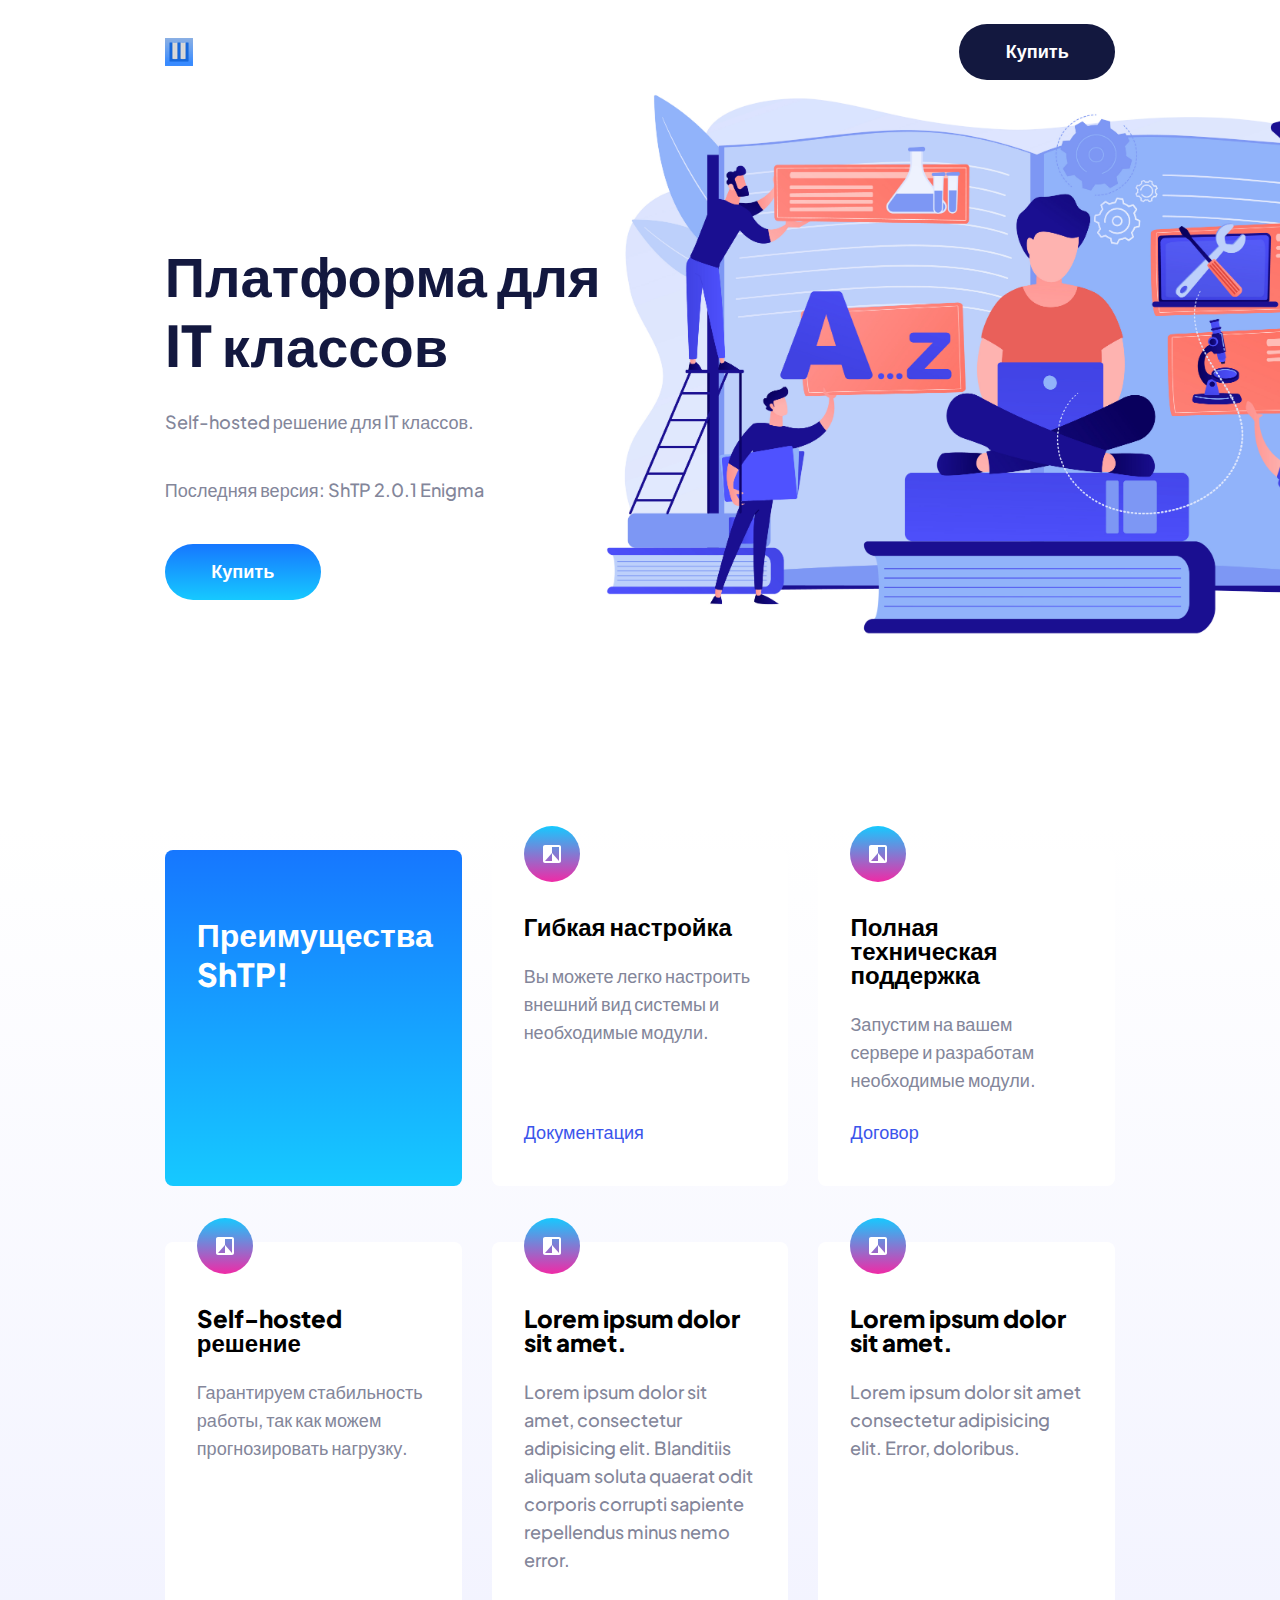
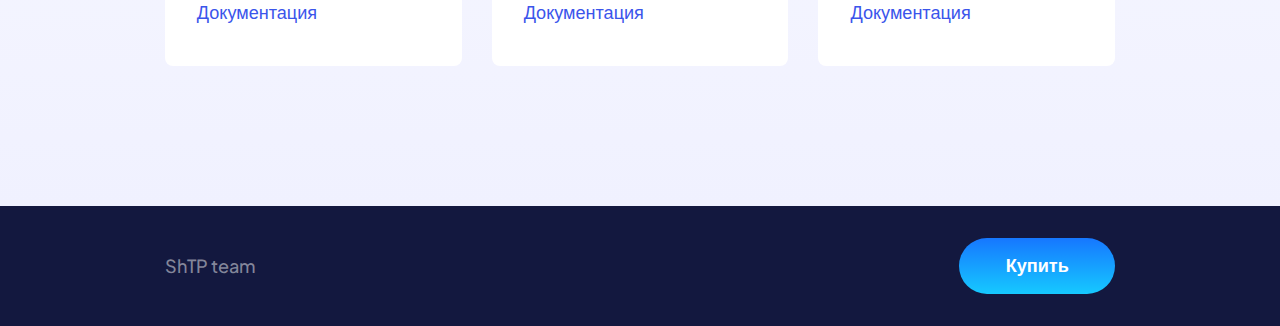
==== index.html @ 00339aeb "Inital commit" ====
<!DOCTYPE html>
<html lang="en">

<head>
  <meta charset="UTF-8">
  <meta name="viewport" content="width=device-width, initial-scale=1.0">
  <link rel="preconnect" href="https://fonts.googleapis.com">
  <link rel="preconnect" href="https://fonts.gstatic.com" crossorigin>
  <link href="https://fonts.googleapis.com/css2?family=Plus+Jakarta+Sans:wght@400;500;700;800&display=swap"
    rel="stylesheet">
  <link rel="stylesheet" href="resources/css/reset.css">
  <link rel="stylesheet" href="resources/css/index.css">
  <link rel="icon" type="image/png" sizes="32x32" href="resources/images/favicon.png">
  <title>ShTP | IT LMS</title>
</head>

<body>
  <header>
    <section class="header-cta">
      <img src="resources/images/favicon.png">
      <button class="button b1">Купить</button>
    </section>
    <section class="hero">
      <h1>Платформа для IT классов</h1>
      <p class="med">Self-hosted решение для IT классов.</p>
      <p class="med">Последняя версия: ShTP 2.0.1 Enigma</p>
      <button class="button b2">Купить</button>
    </section>
    <img class="mobile-visible" src="resources/images/login_image.jpg" alt="" srcset="">
  </header>
  <main>
    <section class="courses">
      <div class="card intro">
        <h3>Преимущества ShTP!</h3>
      </div>
      <div class="card">
        <img src="resources/images/icon-design.svg" alt="" srcset="">
        <h4>Гибкая настройка</h4>
        <p class="med">Вы можете легко настроить внешний вид системы и необходимые модули.</p>
        <a href="#">Документация</a>
      </div>
      <div class="card">
        <img src="resources/images/icon-design.svg" alt="" srcset="">
        <h4>Полная техническая поддержка</h4>
        <p class="med">Запустим на вашем сервере и разработам необходимые модули.</p>
        <a href="#">Договор</a>
      </div>
      <div class="card">
        <img src="resources/images/icon-design.svg" alt="" srcset="">
        <h4>Self-hosted решение</h4>
        <p class="med">Гарантируем стабильность работы, так как можем прогнозировать нагрузку.</p>
        <a href="#">Документация</a>
      </div>
      <div class="card">
        <img src="resources/images/icon-design.svg" alt="" srcset="">
        <h4>Lorem ipsum dolor sit amet.</h4>
        <p class="med">Lorem ipsum dolor sit amet, consectetur adipisicing elit. Blanditiis aliquam soluta quaerat odit
          corporis corrupti sapiente repellendus minus nemo error.</p>
        <a href="#">Документация</a>
      </div>
      <div class="card">
        <img src="resources/images/icon-design.svg" alt="" srcset="">
        <h4>Lorem ipsum dolor sit amet.</h4>
        <p class="med">Lorem ipsum dolor sit amet consectetur adipisicing elit. Error, doloribus.</p>
        <a href="#">Документация</a>
      </div>
    </section>
  </main>
  <footer>
    <!-- <img src="resources/images/favicon.png" alt="" srcset=""> -->
    <p class="med">ShTP team</p>
    <button class="button b3">Купить</button>
  </footer>
</body>

</html>
---- resources/css/index.css ----
:root {
  --gray-blue: #666CA3;
  --dark-blue: #13183F;
  --gray: #83869A;
  --dark-pink: #3b55eb;
  --light-pink: #6189e0;
  --white: #FFFFFF;
  --pink-gradient: linear-gradient(#1677ff, #16c9ff);
  --purple-gradient: linear-gradient(#1677ff, #16c9ff);
}

html {
  font-family: 'Plus Jakarta Sans', sans-serif;
  font-size: 16px;
  font-weight: 500;
  line-height: 1.75rem;
  overflow-x: hidden;
}

h1,
h2,
h3,
h4 {
  font-weight: 800;
}

h1 {
  font-size: 3.5rem;
  line-height: 4.37rem;
  margin-bottom: 1.75rem;
  color: var(--dark-blue);
}

h2 {
  font-size: 2.5rem;
  line-height: 3.19rem;
}

h3 {
  font-size: 2rem;
  line-height: 2.5rem;
}

h4 {
  font-size: 1.5rem;
  margin-bottom: 1.5rem;
}

p.med {
  font-size: 1.13rem;
  line-height: 1.75rem;
  color: var(--gray);
}

p.sm {
  font-weight: 700;
}

a {
  text-decoration: none;
  color: var(--dark-pink);
  font-size: 1.13rem;
  line-height: 1.75rem;
}

a:hover {
  color: var(--light-pink);
}

.button {
  font-weight: 700;
  font-size: 1.13rem;
  line-height: 1.75rem;
  color: var(--white);
  border: none;
  background: none;
  padding-block: 0.88rem;
  padding-inline: 2rem;
  cursor: pointer;
  border-radius: 1.75rem;
  min-width: 9.75rem;
}

.b1 {
  background-color: var(--dark-blue);
}

.b1:hover {
  background-color: var(--gray-blue);
}

.b2 {
  background-image: var(--pink-gradient);
}

.b3 {
  background-image: var(--purple-gradient);
}

.b2:hover,
.b3:hover {
  opacity: 0.5;
}

body {
  height: 100vh;
  width: 100vw;
}

/* Content Sections */
header {
  background-image: url("../images/login_image.jpg");
  background-position-x: calc(100% + 15.25rem);
  background-position-y: 2.5rem;
  background-size: 62rem;
  background-repeat: no-repeat;
}

.header-cta {
  padding-inline: 10.3rem;
  padding-top: 1.5rem;
  margin-bottom: 10rem;
  display: flex;
  flex-direction: row;
  justify-content: space-between;
  align-items: center;
}

.header-cta img {
  max-height: 1.75rem;
}

.hero {
  padding-left: 10.3rem;
  padding-bottom: 14.13rem;
  max-width: 29rem;
}

.hero p {
  margin-bottom: 2.5rem;
  margin-right: 1rem;
}

main {
  background-image: linear-gradient(#ffffff, #f0f1ff);
}

.courses {
  max-width: 118rem;
  --grid-column-gap: 1.88rem;
  padding-inline: 10.3rem;
  margin-inline: auto;
  display: grid;
  grid-template-columns: repeat(auto-fill, minmax(max(16.5rem, calc((100% / 3) - var(--grid-column-gap))), 1fr));
  row-gap: 3.5rem;
  column-gap: var(--grid-column-gap);
  padding-bottom: 8.75rem;
  padding-top: 1.5rem;
}

.card {
  border-radius: 0.5rem;
  padding-inline: 2rem;
  padding-top: 4rem;
  padding-bottom: 2.5rem;
  min-height: 13.63rem;
  position: relative;
  background-color: var(--white);
}

.intro {
  color: var(--white);
  background: var(--pink-gradient);
}

.card {
  display: flex;
  flex-direction: column;
}

.card img {
  width: 3.5rem;
  position: absolute;
  top: -1.5rem;
  left: 2rem;
}

.card p {
  margin-bottom: 1.5rem;
}

.card a {
  margin-top: auto;
}

footer {
  background-color: var(--dark-blue);
  padding-inline: 10.3rem;
  padding-block: 2rem;
  display: flex;
  flex-direction: row;
  justify-content: space-between;
  align-items: center;
}

.mobile-visible {
  display: none;
}

/* Media Queries */

/* Break Point 1200px */
@media (max-width: 1200px) {
  header {
    background-size: max(82.5%, 50rem);
    background-position-y: min(calc(66.5rem - 100vw), -3rem);
  }
  .header-cta {
    margin-bottom: calc(100vw * 0.128);
    padding-inline: 10.3%;
  }
  .hero {
    padding-inline: 10.3%;
  }
  .hero > h1 {
    font-size: 3rem;
    line-height: 3.5rem;
    margin-bottom: 1.6rem;
  }
  .courses {
    padding-inline: 10.3%;
  }
}

/* Break Point 900px */
@media (max-width: 900px) {
  .header-cta {
    padding-inline: 2.5rem;
  }
  .hero {
    padding-left: 2.5rem;
    max-width: 22rem;
  }
  .hero > h1 {
    font-size: 2.5rem;
    line-height: 3.15rem;
    margin-bottom: 1.5rem;
  }
  .hero > p {
    font-size: 1rem;
    line-height: 1.63rem;
    margin-right: 0rem;
    margin-bottom: 1.5rem;
  }
  .courses {
    padding-inline: 2.5rem;
  }
}

/* Tablet Screens */
@media (max-width: 768px) {
  header {
    background-image: url("../images/image-hero-tablet@2x.png");
    background-position-x: calc(100% + 17.5rem);
    background-position-y: -4.5rem;
    background-size: 40rem;
    background-repeat: no-repeat;
  }
  .header-cta {
    margin-bottom: 6.18rem;
  }
  .header-cta > img {
    height: 1.38rem;
  }
  .header-cta > button {
    font-size: 1rem;
    line-height: 1.75rem;
    padding-block: 0.5rem;
    padding-inline: 1.5rem;
    border-radius: 1.75rem;
    min-width: 8.75rem;
  }
  .hero {
    max-width: 24.88rem;
    padding-bottom: 11.63rem;
  }
  .hero > p {
    font-size: 1rem;
    line-height: 1.63rem;
    margin-right: 0rem;
    margin-bottom: 1.5rem;
    max-width: 51.8vw;
  }
  .courses {
    --grid-column-gap: 0.68rem;
    padding-inline: 2.5rem;
    padding-bottom: 5.38rem;
  }
  .card {
    padding-top: 3.5rem;
    padding-left: 2rem;
    padding-right: 1.25rem;
    min-height: 0rem;
    max-height: 10.18rem;
  }
  .card > h3 {
    font-size: 1.5rem;
    line-height: 2rem;
  }
  .card > h4 {
    font-size: 1.25rem;
    line-height: 1.56rem;
    margin-bottom: 1rem;
  }
  .card > p.med {
    font-size: 1rem;
    line-height: 1.63rem;
    margin-bottom: 1.5rem;
  }
  .card > a {
    font-size: 1.13rem;
    line-height: 1.75rem;
  }
  footer {
    padding-inline: 2.5rem;
  }
 footer > img {
    height: 1.38rem;
  }
  footer > button.b3 {
    font-size: 1rem;
    line-height: 1.75rem;
    padding-block: 0.5rem;
    padding-inline: 1.5rem;
    border-radius: 1.75rem;
    min-width: 8.75rem;
  }
}

/* Break Point 650px */
@media (max-width: 650px) {
  header {
    background-position-y: -2.5rem;
  }
  .header-cta {
    margin-bottom: 2.38rem;
  }
  .hero {
    max-width: 37%;
    padding-bottom: 7.5rem;
  }  
}

/* Break Point 550px */
@media (max-width: 550px) {
  header {
    background-image: none;
  }
  .mobile-visible {
    display: block;
    max-width: 100%;
    min-width: 18rem;
  }
  .header-cta {
    padding-inline: 1rem;
    padding-top: 1rem;
  }
  .hero {
    max-width: 80%;
    margin-inline: auto;
    padding-inline: 1rem;
    padding-bottom: 2.88rem;
  }
  .hero > p {
    max-width: 80%;
  }
  footer {
    padding-inline: 1rem;
    padding-top: 2.25rem;
  }
}

/* Mobile Screens */
@media (max-width: 375px) {
  header,
  main,
  footer {
    min-width: 375px;
  }

  .hero {
    max-width: 100%;
  }
  .hero > p {
    max-width: 100%;
  }
  .courses {
    --grid-column-gap: 0.68rem;
    row-gap: 2.5rem;
    padding-inline: 1rem;
    padding-top: 0rem;
  }
  .card {
    padding-top: 3.5rem;
    padding-left: 2rem;
    padding-right: 1.25rem;
    min-height: 0rem;
    max-height: 10.18rem;
    min-width: 18rem;
  }
  .intro {
    padding-top: 1.5rem;
    padding-left: 1.75rem;
    padding-bottom: 2rem;
  }
}
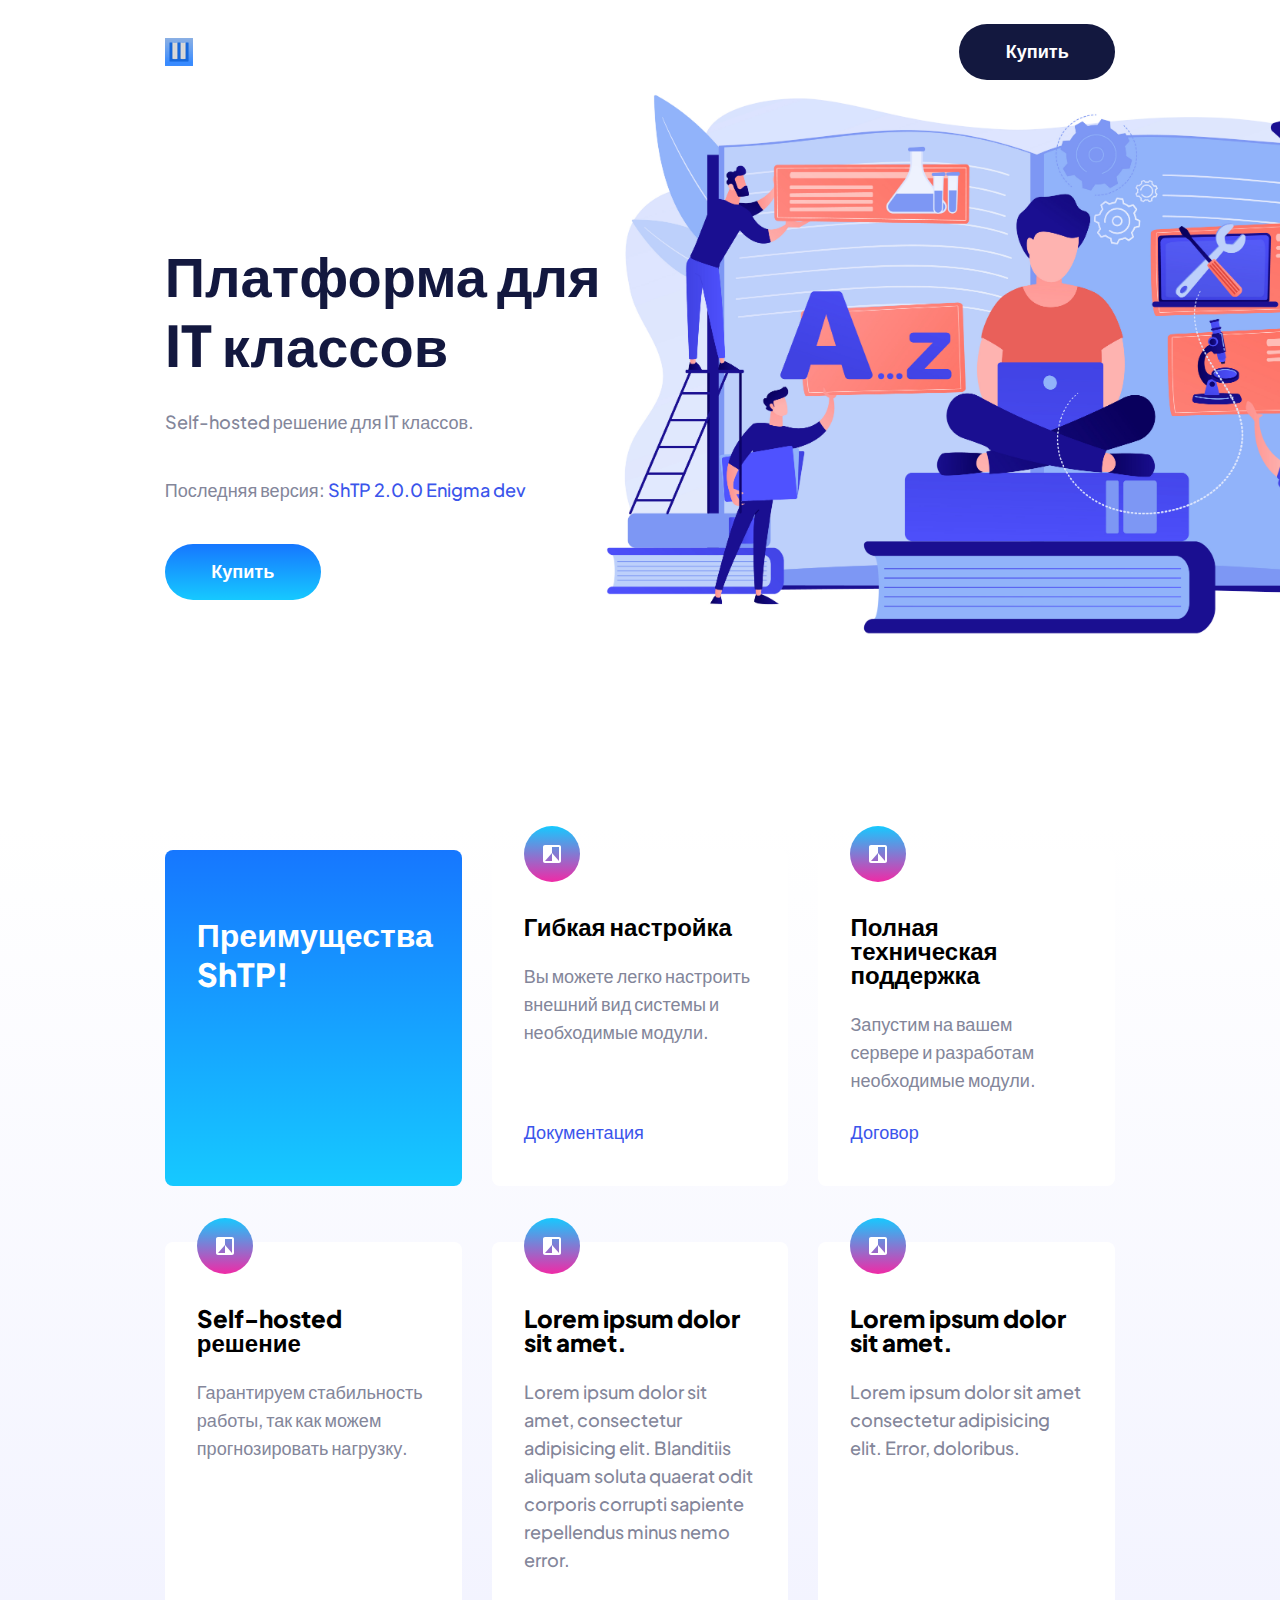
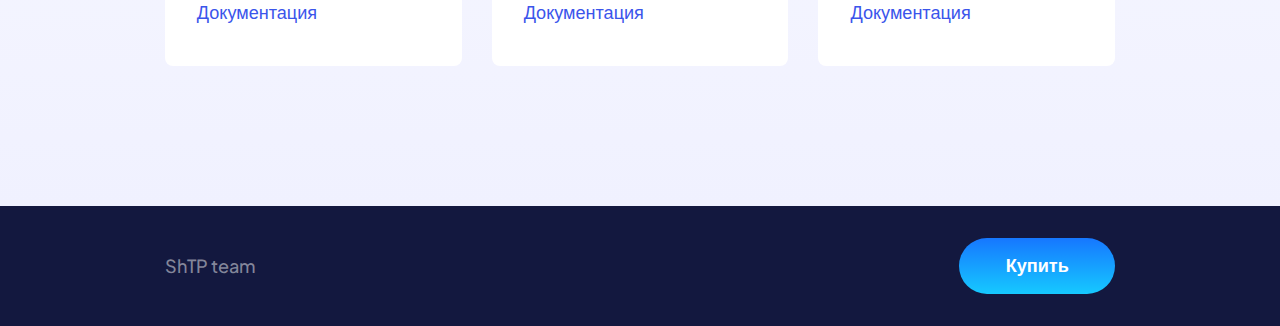
==== commit c6fac546: "Right version; Version 2.0.0 about page" ====
--- a/index.html
+++ b/index.html
@@ -23,7 +23,7 @@
     <section class="hero">
       <h1>Платформа для IT классов</h1>
       <p class="med">Self-hosted решение для IT классов.</p>
-      <p class="med">Последняя версия: ShTP 2.0.1 Enigma</p>
+      <p class="med">Последняя версия: <a href="/updates/2.0.0.html">ShTP 2.0.0 Enigma dev</a></p>
       <button class="button b2">Купить</button>
     </section>
     <img class="mobile-visible" src="resources/images/login_image.jpg" alt="" srcset="">
--- a/resources/css/index.css
+++ b/resources/css/index.css
@@ -50,6 +50,13 @@
   font-size: 1.13rem;
   line-height: 1.75rem;
   color: var(--gray);
+}
+
+p.light {
+  font-size: 1.13rem;
+  line-height: 1.75rem;
+  color: #fff;
+  margin-top: 15px;
 }
 
 p.sm {
@@ -158,6 +165,11 @@
   padding-top: 1.5rem;
 }
 
+
+li {
+  padding: 5px;
+}
+
 .card {
   border-radius: 0.5rem;
   padding-inline: 2rem;
@@ -173,6 +185,31 @@
   background: var(--pink-gradient);
 }
 
+.new-modules {
+  color: var(--white);
+  background: radial-gradient(#17bbe4, #372780);
+}
+
+.new-modules-1 {
+  color: var(--white);
+  background: radial-gradient(#e44717, #bb962f);
+}
+
+.new-modules-2 {
+  color: var(--white);
+  background: radial-gradient(#50da11, #1caf72);
+}
+
+.new-modules-3 {
+  color: var(--white);
+  background: radial-gradient(#2511da, #aa33a4);
+}
+
+.new-modules-4 {
+  color: var(--white);
+  background: radial-gradient(#aa33a4, #d12626);
+}
+
 .card {
   display: flex;
   flex-direction: column;
@@ -215,18 +252,22 @@
     background-size: max(82.5%, 50rem);
     background-position-y: min(calc(66.5rem - 100vw), -3rem);
   }
+
   .header-cta {
     margin-bottom: calc(100vw * 0.128);
     padding-inline: 10.3%;
   }
+
   .hero {
     padding-inline: 10.3%;
   }
-  .hero > h1 {
+
+  .hero>h1 {
     font-size: 3rem;
     line-height: 3.5rem;
     margin-bottom: 1.6rem;
   }
+
   .courses {
     padding-inline: 10.3%;
   }
@@ -237,21 +278,25 @@
   .header-cta {
     padding-inline: 2.5rem;
   }
+
   .hero {
     padding-left: 2.5rem;
     max-width: 22rem;
   }
-  .hero > h1 {
+
+  .hero>h1 {
     font-size: 2.5rem;
     line-height: 3.15rem;
     margin-bottom: 1.5rem;
   }
-  .hero > p {
+
+  .hero>p {
     font-size: 1rem;
     line-height: 1.63rem;
     margin-right: 0rem;
     margin-bottom: 1.5rem;
   }
+
   .courses {
     padding-inline: 2.5rem;
   }
@@ -266,13 +311,16 @@
     background-size: 40rem;
     background-repeat: no-repeat;
   }
+
   .header-cta {
     margin-bottom: 6.18rem;
   }
-  .header-cta > img {
+
+  .header-cta>img {
     height: 1.38rem;
   }
-  .header-cta > button {
+
+  .header-cta>button {
     font-size: 1rem;
     line-height: 1.75rem;
     padding-block: 0.5rem;
@@ -280,54 +328,65 @@
     border-radius: 1.75rem;
     min-width: 8.75rem;
   }
+
   .hero {
     max-width: 24.88rem;
     padding-bottom: 11.63rem;
   }
-  .hero > p {
+
+  .hero>p {
     font-size: 1rem;
     line-height: 1.63rem;
     margin-right: 0rem;
     margin-bottom: 1.5rem;
     max-width: 51.8vw;
   }
+
   .courses {
     --grid-column-gap: 0.68rem;
     padding-inline: 2.5rem;
     padding-bottom: 5.38rem;
   }
+
   .card {
     padding-top: 3.5rem;
     padding-left: 2rem;
     padding-right: 1.25rem;
     min-height: 0rem;
-    max-height: 10.18rem;
-  }
-  .card > h3 {
+    max-height: 20.18rem;
+  }
+
+  .card>h3 {
     font-size: 1.5rem;
     line-height: 2rem;
   }
-  .card > h4 {
+
+  .card>h4 {
     font-size: 1.25rem;
     line-height: 1.56rem;
     margin-bottom: 1rem;
   }
-  .card > p.med {
+
+  .card>p.med {
     font-size: 1rem;
     line-height: 1.63rem;
     margin-bottom: 1.5rem;
   }
-  .card > a {
+
+  .card>a {
     font-size: 1.13rem;
     line-height: 1.75rem;
   }
+
   footer {
     padding-inline: 2.5rem;
   }
- footer > img {
+
+  footer>img {
     height: 1.38rem;
   }
-  footer > button.b3 {
+
+  footer>button.b3 {
     font-size: 1rem;
     line-height: 1.75rem;
     padding-block: 0.5rem;
@@ -342,13 +401,15 @@
   header {
     background-position-y: -2.5rem;
   }
+
   .header-cta {
     margin-bottom: 2.38rem;
   }
+
   .hero {
     max-width: 37%;
     padding-bottom: 7.5rem;
-  }  
+  }
 }
 
 /* Break Point 550px */
@@ -356,24 +417,29 @@
   header {
     background-image: none;
   }
+
   .mobile-visible {
     display: block;
     max-width: 100%;
     min-width: 18rem;
   }
+
   .header-cta {
     padding-inline: 1rem;
     padding-top: 1rem;
   }
+
   .hero {
     max-width: 80%;
     margin-inline: auto;
     padding-inline: 1rem;
     padding-bottom: 2.88rem;
   }
-  .hero > p {
+
+  .hero>p {
     max-width: 80%;
   }
+
   footer {
     padding-inline: 1rem;
     padding-top: 2.25rem;
@@ -382,6 +448,7 @@
 
 /* Mobile Screens */
 @media (max-width: 375px) {
+
   header,
   main,
   footer {
@@ -391,15 +458,18 @@
   .hero {
     max-width: 100%;
   }
-  .hero > p {
+
+  .hero>p {
     max-width: 100%;
   }
+
   .courses {
     --grid-column-gap: 0.68rem;
     row-gap: 2.5rem;
     padding-inline: 1rem;
     padding-top: 0rem;
   }
+
   .card {
     padding-top: 3.5rem;
     padding-left: 2rem;
@@ -408,9 +478,16 @@
     max-height: 10.18rem;
     min-width: 18rem;
   }
+
   .intro {
     padding-top: 1.5rem;
     padding-left: 1.75rem;
     padding-bottom: 2rem;
   }
+}
+
+.release-notes-title {
+  text-align: center;
+  margin-top: 30px;
+  margin-bottom: 100px;
 }